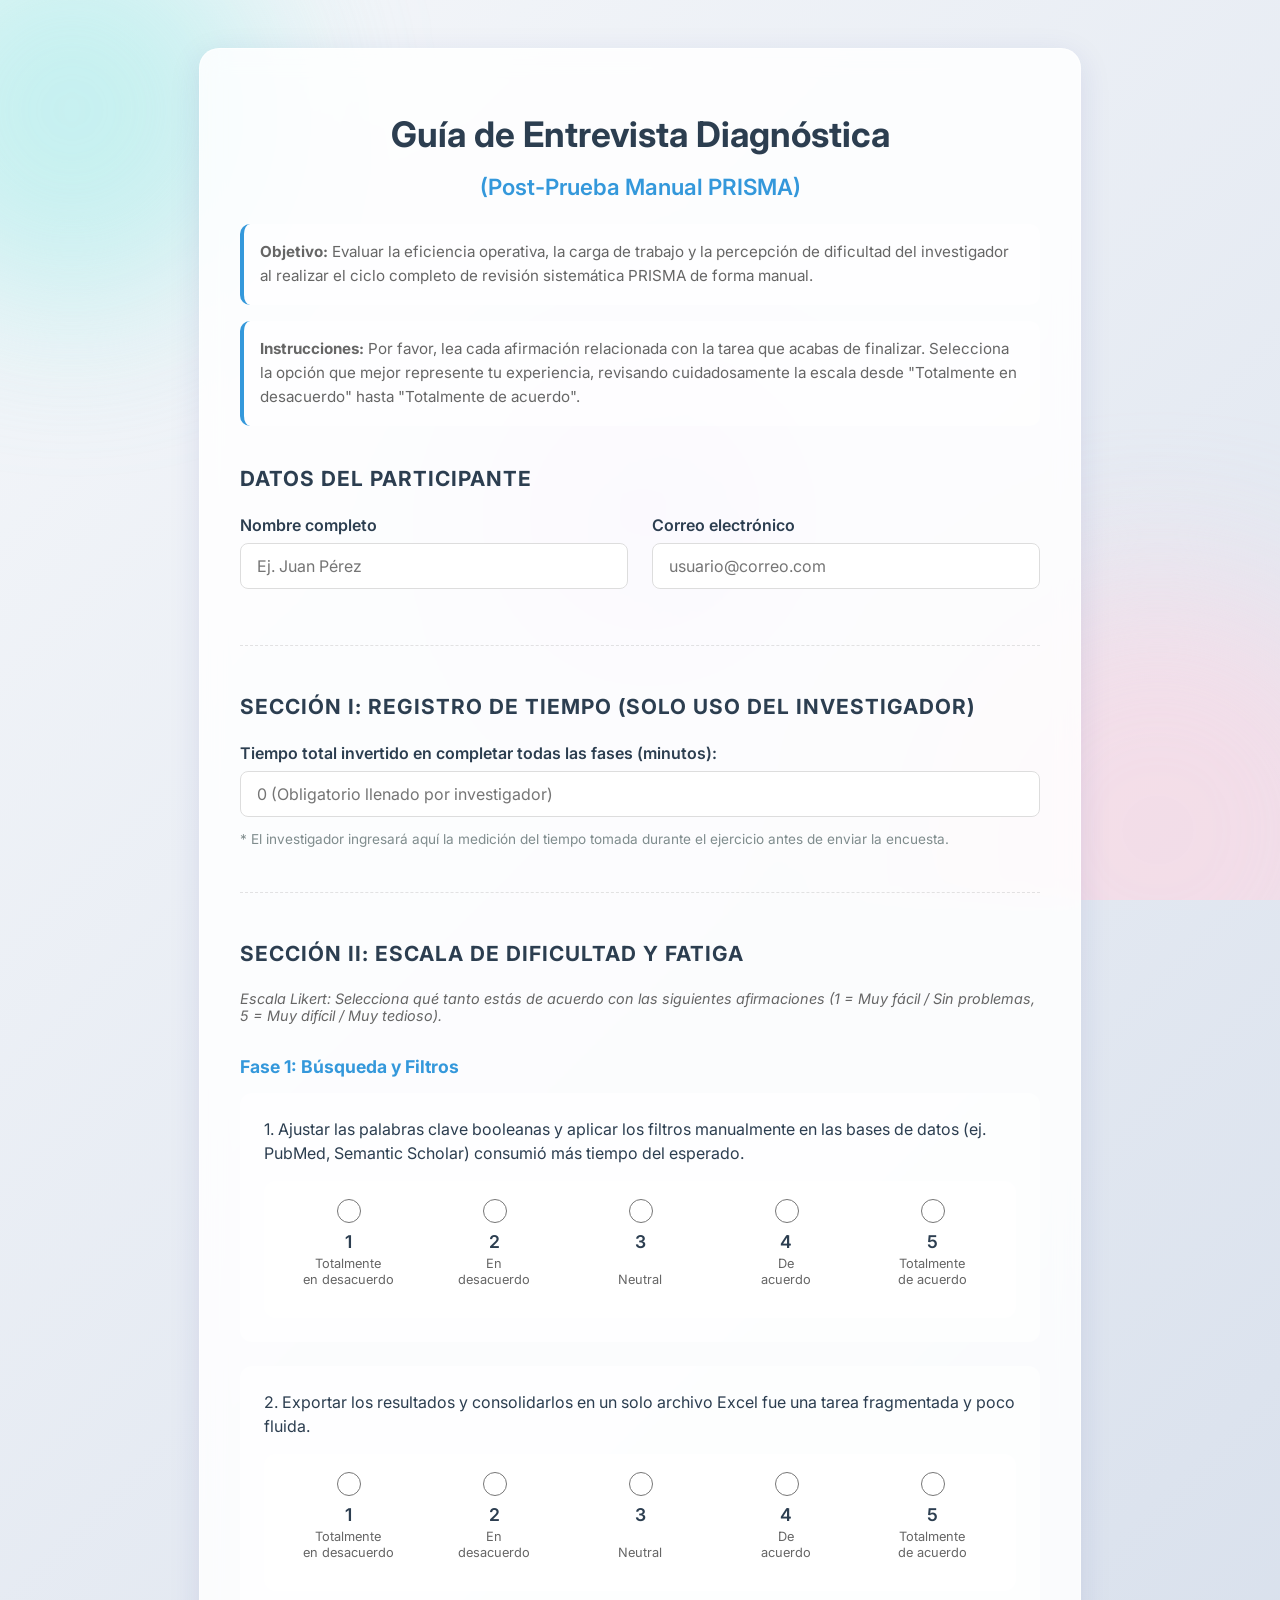
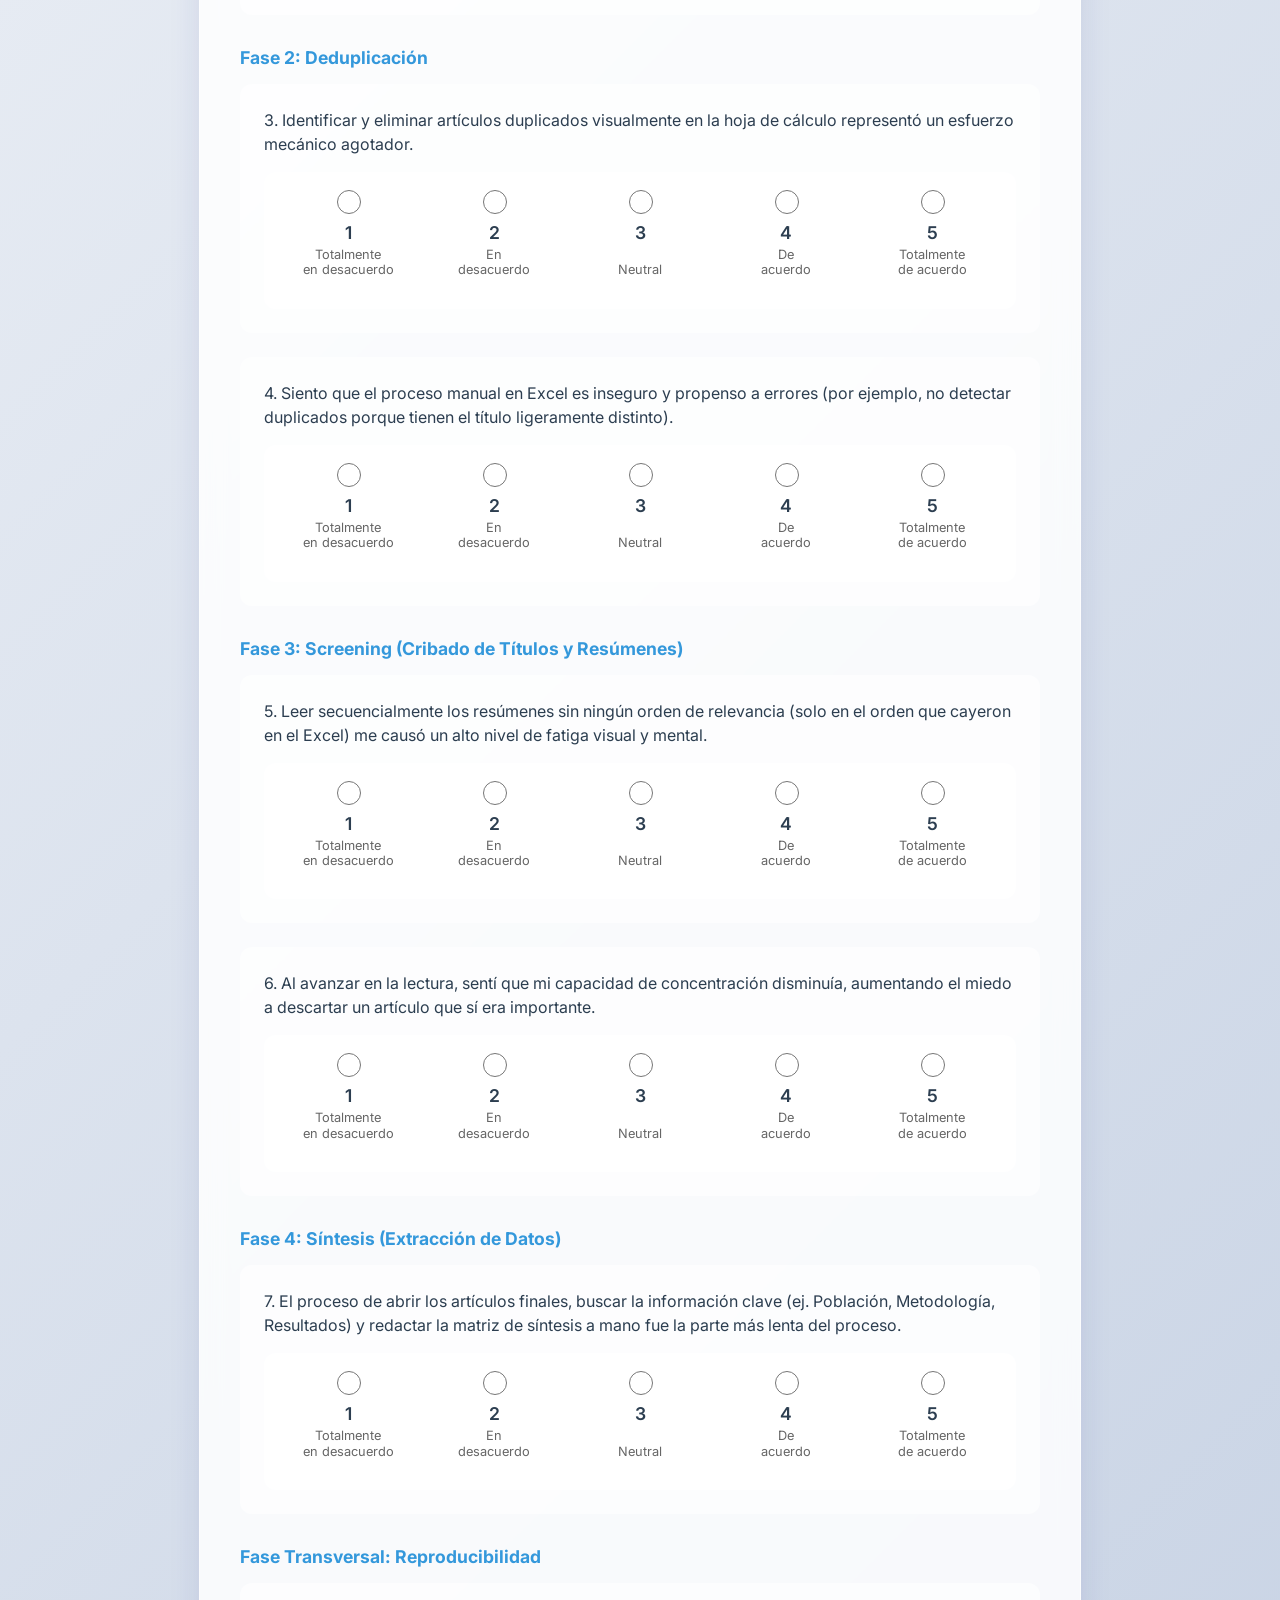
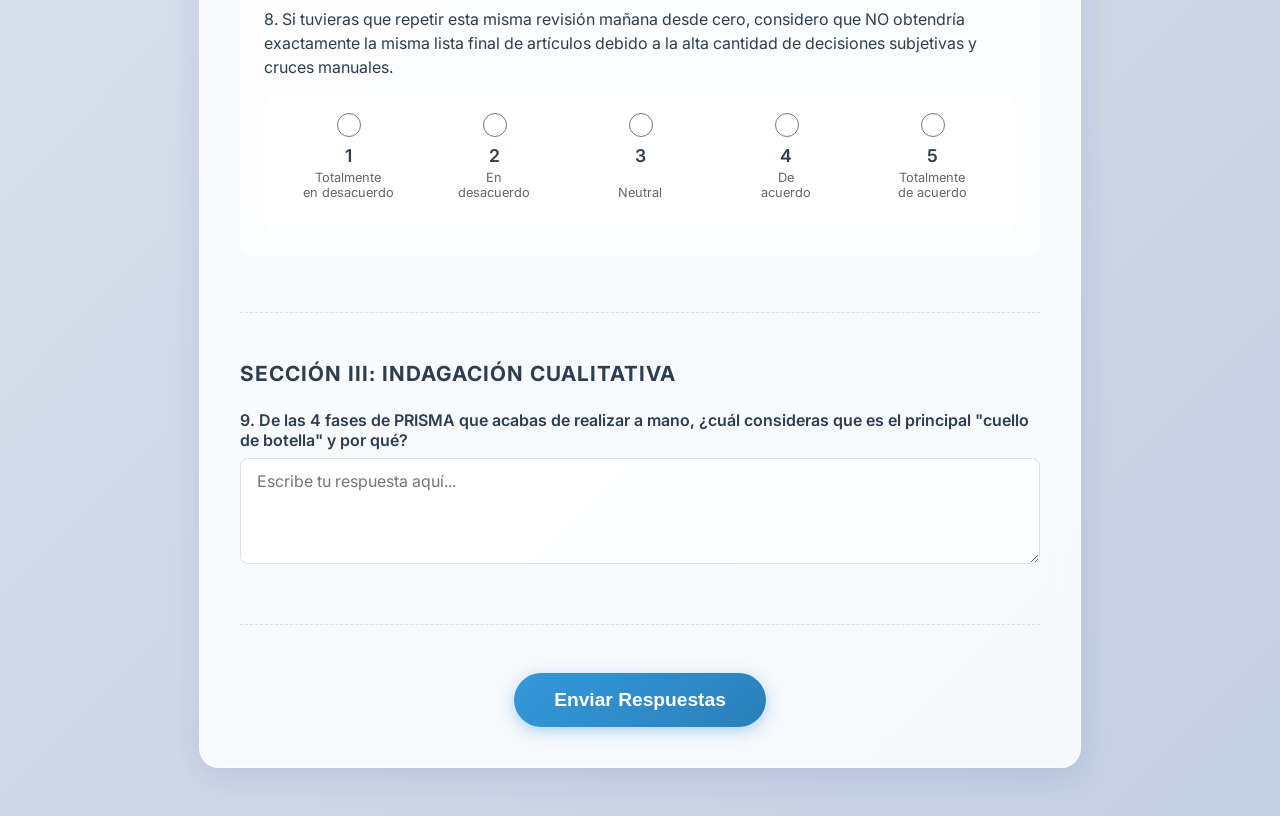
==== templates/index.html @ 99dcb24d "Initial commit: Formulario web PRISMA Flask/FastAPI" ====
<!DOCTYPE html>
<html lang="es">
<head>
    <meta charset="UTF-8">
    <meta name="viewport" content="width=device-width, initial-scale=1.0">
    <title>Evaluación PRISMA Post-Prueba Manual</title>
    <link rel="stylesheet" href="/static/css/style.css">
    <link href="https://fonts.googleapis.com/css2?family=Inter:wght@300;400;600;700&display=swap" rel="stylesheet">
</head>
<body>
    <div class="background-shapes">
        <div class="shape shape-1"></div>
        <div class="shape shape-2"></div>
        <div class="shape shape-3"></div>
    </div>

    <main class="container">
        <header class="form-header">
            <h1>Guía de Entrevista Diagnóstica</h1>
            <h2>(Post-Prueba Manual PRISMA)</h2>
            <p class="description">
                <strong>Objetivo:</strong> Evaluar la eficiencia operativa, la carga de trabajo y la percepción de dificultad del investigador al realizar el ciclo completo de revisión sistemática PRISMA de forma manual.
            </p>
            <p class="instructions">
                <strong>Instrucciones:</strong> Por favor, lea cada afirmación relacionada con la tarea que acabas de finalizar. Selecciona la opción que mejor represente tu experiencia, revisando cuidadosamente la escala desde "Totalmente en desacuerdo" hasta "Totalmente de acuerdo".
            </p>
        </header>

        <form action="/submit" method="POST" class="prisma-form">
            
            <section class="form-section">
                <h3>Datos del Participante</h3>
                <div class="form-group row">
                    <div class="input-field">
                        <label for="name">Nombre completo</label>
                        <input type="text" id="name" name="name" required placeholder="Ej. Juan Pérez">
                    </div>
                    <div class="input-field">
                        <label for="email">Correo electrónico</label>
                        <input type="email" id="email" name="email" required placeholder="usuario@correo.com">
                    </div>
                </div>
            </section>

            <section class="form-section">
                <h3>SECCIÓN I: REGISTRO DE TIEMPO (Solo uso del investigador)</h3>
                <div class="form-group">
                    <label for="time_minutes">Tiempo total invertido en completar todas las fases (minutos):</label>
                    <input type="number" id="time_minutes" name="time_minutes" min="0" placeholder="0 (Obligatorio llenado por investigador)">
                </div>
                <p style="font-size: 0.85rem; color: #7f8c8d; margin-top: -10px;">* El investigador ingresará aquí la medición del tiempo tomada durante el ejercicio antes de enviar la encuesta.</p>
            </section>

            <section class="form-section">
                <h3>SECCIÓN II: ESCALA DE DIFICULTAD Y FATIGA</h3>
                <p class="scale-info">Escala Likert: Selecciona qué tanto estás de acuerdo con las siguientes afirmaciones (1 = Muy fácil / Sin problemas, 5 = Muy difícil / Muy tedioso).</p>
                
                <h4>Fase 1: Búsqueda y Filtros</h4>
                <div class="likert-group">
                    <label>1. Ajustar las palabras clave booleanas y aplicar los filtros manualmente en las bases de datos (ej. PubMed, Semantic Scholar) consumió más tiempo del esperado.</label>
                    <div class="likert-options">
                        <label class="likert-item"><input type="radio" name="q1_filters" value="1" required><span class="likert-text">1<br><small>Totalmente<br>en desacuerdo</small></span></label>
                        <label class="likert-item"><input type="radio" name="q1_filters" value="2"><span class="likert-text">2<br><small>En<br>desacuerdo</small></span></label>
                        <label class="likert-item"><input type="radio" name="q1_filters" value="3"><span class="likert-text">3<br><small><br>Neutral</small></span></label>
                        <label class="likert-item"><input type="radio" name="q1_filters" value="4"><span class="likert-text">4<br><small>De<br>acuerdo</small></span></label>
                        <label class="likert-item"><input type="radio" name="q1_filters" value="5"><span class="likert-text">5<br><small>Totalmente<br>de acuerdo</small></span></label>
                    </div>
                </div>

                <div class="likert-group">
                    <label>2. Exportar los resultados y consolidarlos en un solo archivo Excel fue una tarea fragmentada y poco fluida.</label>
                    <div class="likert-options">
                        <label class="likert-item"><input type="radio" name="q2_export" value="1" required><span class="likert-text">1<br><small>Totalmente<br>en desacuerdo</small></span></label>
                        <label class="likert-item"><input type="radio" name="q2_export" value="2"><span class="likert-text">2<br><small>En<br>desacuerdo</small></span></label>
                        <label class="likert-item"><input type="radio" name="q2_export" value="3"><span class="likert-text">3<br><small><br>Neutral</small></span></label>
                        <label class="likert-item"><input type="radio" name="q2_export" value="4"><span class="likert-text">4<br><small>De<br>acuerdo</small></span></label>
                        <label class="likert-item"><input type="radio" name="q2_export" value="5"><span class="likert-text">5<br><small>Totalmente<br>de acuerdo</small></span></label>
                    </div>
                </div>

                <h4>Fase 2: Deduplicación</h4>
                <div class="likert-group">
                    <label>3. Identificar y eliminar artículos duplicados visualmente en la hoja de cálculo representó un esfuerzo mecánico agotador.</label>
                    <div class="likert-options">
                        <label class="likert-item"><input type="radio" name="q3_dedup_visual" value="1" required><span class="likert-text">1<br><small>Totalmente<br>en desacuerdo</small></span></label>
                        <label class="likert-item"><input type="radio" name="q3_dedup_visual" value="2"><span class="likert-text">2<br><small>En<br>desacuerdo</small></span></label>
                        <label class="likert-item"><input type="radio" name="q3_dedup_visual" value="3"><span class="likert-text">3<br><small><br>Neutral</small></span></label>
                        <label class="likert-item"><input type="radio" name="q3_dedup_visual" value="4"><span class="likert-text">4<br><small>De<br>acuerdo</small></span></label>
                        <label class="likert-item"><input type="radio" name="q3_dedup_visual" value="5"><span class="likert-text">5<br><small>Totalmente<br>de acuerdo</small></span></label>
                    </div>
                </div>

                <div class="likert-group">
                    <label>4. Siento que el proceso manual en Excel es inseguro y propenso a errores (por ejemplo, no detectar duplicados porque tienen el título ligeramente distinto).</label>
                    <div class="likert-options">
                        <label class="likert-item"><input type="radio" name="q4_dedup_error" value="1" required><span class="likert-text">1<br><small>Totalmente<br>en desacuerdo</small></span></label>
                        <label class="likert-item"><input type="radio" name="q4_dedup_error" value="2"><span class="likert-text">2<br><small>En<br>desacuerdo</small></span></label>
                        <label class="likert-item"><input type="radio" name="q4_dedup_error" value="3"><span class="likert-text">3<br><small><br>Neutral</small></span></label>
                        <label class="likert-item"><input type="radio" name="q4_dedup_error" value="4"><span class="likert-text">4<br><small>De<br>acuerdo</small></span></label>
                        <label class="likert-item"><input type="radio" name="q4_dedup_error" value="5"><span class="likert-text">5<br><small>Totalmente<br>de acuerdo</small></span></label>
                    </div>
                </div>

                <h4>Fase 3: Screening (Cribado de Títulos y Resúmenes)</h4>
                <div class="likert-group">
                    <label>5. Leer secuencialmente los resúmenes sin ningún orden de relevancia (solo en el orden que cayeron en el Excel) me causó un alto nivel de fatiga visual y mental.</label>
                    <div class="likert-options">
                        <label class="likert-item"><input type="radio" name="q5_screen_fatigue" value="1" required><span class="likert-text">1<br><small>Totalmente<br>en desacuerdo</small></span></label>
                        <label class="likert-item"><input type="radio" name="q5_screen_fatigue" value="2"><span class="likert-text">2<br><small>En<br>desacuerdo</small></span></label>
                        <label class="likert-item"><input type="radio" name="q5_screen_fatigue" value="3"><span class="likert-text">3<br><small><br>Neutral</small></span></label>
                        <label class="likert-item"><input type="radio" name="q5_screen_fatigue" value="4"><span class="likert-text">4<br><small>De<br>acuerdo</small></span></label>
                        <label class="likert-item"><input type="radio" name="q5_screen_fatigue" value="5"><span class="likert-text">5<br><small>Totalmente<br>de acuerdo</small></span></label>
                    </div>
                </div>

                <div class="likert-group">
                    <label>6. Al avanzar en la lectura, sentí que mi capacidad de concentración disminuía, aumentando el miedo a descartar un artículo que sí era importante.</label>
                    <div class="likert-options">
                        <label class="likert-item"><input type="radio" name="q6_screen_fear" value="1" required><span class="likert-text">1<br><small>Totalmente<br>en desacuerdo</small></span></label>
                        <label class="likert-item"><input type="radio" name="q6_screen_fear" value="2"><span class="likert-text">2<br><small>En<br>desacuerdo</small></span></label>
                        <label class="likert-item"><input type="radio" name="q6_screen_fear" value="3"><span class="likert-text">3<br><small><br>Neutral</small></span></label>
                        <label class="likert-item"><input type="radio" name="q6_screen_fear" value="4"><span class="likert-text">4<br><small>De<br>acuerdo</small></span></label>
                        <label class="likert-item"><input type="radio" name="q6_screen_fear" value="5"><span class="likert-text">5<br><small>Totalmente<br>de acuerdo</small></span></label>
                    </div>
                </div>

                <h4>Fase 4: Síntesis (Extracción de Datos)</h4>
                <div class="likert-group">
                    <label>7. El proceso de abrir los artículos finales, buscar la información clave (ej. Población, Metodología, Resultados) y redactar la matriz de síntesis a mano fue la parte más lenta del proceso.</label>
                    <div class="likert-options">
                        <label class="likert-item"><input type="radio" name="q7_synthesis_slow" value="1" required><span class="likert-text">1<br><small>Totalmente<br>en desacuerdo</small></span></label>
                        <label class="likert-item"><input type="radio" name="q7_synthesis_slow" value="2"><span class="likert-text">2<br><small>En<br>desacuerdo</small></span></label>
                        <label class="likert-item"><input type="radio" name="q7_synthesis_slow" value="3"><span class="likert-text">3<br><small><br>Neutral</small></span></label>
                        <label class="likert-item"><input type="radio" name="q7_synthesis_slow" value="4"><span class="likert-text">4<br><small>De<br>acuerdo</small></span></label>
                        <label class="likert-item"><input type="radio" name="q7_synthesis_slow" value="5"><span class="likert-text">5<br><small>Totalmente<br>de acuerdo</small></span></label>
                    </div>
                </div>

                <h4>Fase Transversal: Reproducibilidad</h4>
                <div class="likert-group">
                    <label>8. Si tuvieras que repetir esta misma revisión mañana desde cero, considero que NO obtendría exactamente la misma lista final de artículos debido a la alta cantidad de decisiones subjetivas y cruces manuales.</label>
                    <div class="likert-options">
                        <label class="likert-item"><input type="radio" name="q8_reproducibility" value="1" required><span class="likert-text">1<br><small>Totalmente<br>en desacuerdo</small></span></label>
                        <label class="likert-item"><input type="radio" name="q8_reproducibility" value="2"><span class="likert-text">2<br><small>En<br>desacuerdo</small></span></label>
                        <label class="likert-item"><input type="radio" name="q8_reproducibility" value="3"><span class="likert-text">3<br><small><br>Neutral</small></span></label>
                        <label class="likert-item"><input type="radio" name="q8_reproducibility" value="4"><span class="likert-text">4<br><small>De<br>acuerdo</small></span></label>
                        <label class="likert-item"><input type="radio" name="q8_reproducibility" value="5"><span class="likert-text">5<br><small>Totalmente<br>de acuerdo</small></span></label>
                    </div>
                </div>

            </section>

            <section class="form-section">
                <h3>SECCIÓN III: INDAGACIÓN CUALITATIVA</h3>
                <div class="form-group">
                    <label for="q9_bottleneck">9. De las 4 fases de PRISMA que acabas de realizar a mano, ¿cuál consideras que es el principal "cuello de botella" y por qué?</label>
                    <textarea id="q9_bottleneck" name="q9_bottleneck" rows="4" required placeholder="Escribe tu respuesta aquí..."></textarea>
                </div>
            </section>

            <div class="submit-container">
                <button type="submit" class="btn-submit">Enviar Respuestas</button>
            </div>
        </form>
    </main>
</body>
</html>
---- static/css/style.css ----
/* style.css - Premium Glassmorphism UI */
:root {
    --primary-color: #3498db;
    --secondary-color: #2c3e50;
    --bg-gradient: linear-gradient(135deg, #f5f7fa 0%, #c3cfe2 100%);
    --card-bg: rgba(255, 255, 255, 0.85);
    --text-main: #2c3e50;
    --text-muted: #666;
    --error-color: #e74c3c;
    --border-color: rgba(200, 200, 200, 0.5);
}

body {
    font-family: 'Inter', sans-serif;
    background: var(--bg-gradient);
    color: var(--text-main);
    margin: 0;
    padding: 0;
    min-height: 100vh;
    position: relative;
    overflow-x: hidden;
}

/* Background animated shapes */
.background-shapes {
    position: fixed;
    top: 0;
    left: 0;
    width: 100vw;
    height: 100vh;
    z-index: -1;
    overflow: hidden;
}

.shape {
    position: absolute;
    border-radius: 50%;
    filter: blur(80px);
    opacity: 0.6;
    animation: float 20s infinite ease-in-out alternate;
}

.shape-1 {
    width: 400px;
    height: 400px;
    background: #a8edea;
    top: -10%;
    left: -10%;
}

.shape-2 {
    width: 500px;
    height: 500px;
    background: #fed6e3;
    bottom: -20%;
    right: -10%;
    animation-delay: -5s;
}

.shape-3 {
    width: 300px;
    height: 300px;
    background: #e0c3fc;
    top: 40%;
    left: 50%;
    transform: translateX(-50%);
    animation-delay: -10s;
}

@keyframes float {
    0% { transform: translateY(0px) scale(1); }
    100% { transform: translateY(50px) scale(1.1); }
}

/* Main Container */
.container {
    max-width: 800px;
    margin: 3rem auto;
    padding: 2.5rem;
    background: var(--card-bg);
    border-radius: 20px;
    box-shadow: 0 8px 32px rgba(31, 38, 135, 0.1);
    backdrop-filter: blur(12px);
    -webkit-backdrop-filter: blur(12px);
    border: 1px solid rgba(255, 255, 255, 0.6);
}

/* Header */
.form-header {
    text-align: center;
    margin-bottom: 2.5rem;
}

.form-header h1 {
    font-size: 2.2rem;
    color: var(--secondary-color);
    margin-bottom: 0.5rem;
    font-weight: 700;
}

.form-header h2 {
    font-size: 1.4rem;
    color: var(--primary-color);
    margin-bottom: 1.5rem;
    font-weight: 600;
}

.description, .instructions {
    font-size: 0.95rem;
    line-height: 1.6;
    color: var(--text-muted);
    background: rgba(255, 255, 255, 0.5);
    padding: 1rem;
    border-radius: 10px;
    margin-bottom: 1rem;
    border-left: 4px solid var(--primary-color);
    text-align: left;
}

/* Sections */
.form-section {
    margin-bottom: 3rem;
    padding-bottom: 2rem;
    border-bottom: 1px dashed var(--border-color);
}

.form-section h3 {
    font-size: 1.3rem;
    color: var(--secondary-color);
    margin-bottom: 1.5rem;
    text-transform: uppercase;
    letter-spacing: 1px;
}

.form-section h4 {
    font-size: 1.1rem;
    color: var(--primary-color);
    margin-bottom: 1rem;
    margin-top: 2rem;
}

/* Inputs */
.form-group {
    margin-bottom: 1.5rem;
}

.row {
    display: flex;
    gap: 1.5rem;
}

.input-field {
    flex: 1;
    display: flex;
    flex-direction: column;
}

label {
    font-weight: 600;
    margin-bottom: 0.5rem;
    display: block;
    color: var(--secondary-color);
}

input[type="text"],
input[type="email"],
input[type="number"],
textarea {
    width: 100%;
    padding: 12px 16px;
    border: 1px solid #ddd;
    border-radius: 8px;
    font-size: 1rem;
    font-family: inherit;
    background: rgba(255, 255, 255, 0.9);
    transition: all 0.3s ease;
    box-sizing: border-box;
}

input:focus, textarea:focus {
    outline: none;
    border-color: var(--primary-color);
    box-shadow: 0 0 0 3px rgba(52, 152, 219, 0.2);
}

/* Likert Scale */
.scale-info {
    font-size: 0.9rem;
    color: var(--text-muted);
    font-style: italic;
    margin-bottom: 1.5rem;
}

.likert-group {
    background: rgba(255, 255, 255, 0.6);
    padding: 1.5rem;
    border-radius: 12px;
    margin-bottom: 1.5rem;
    transition: transform 0.2s ease, box-shadow 0.2s ease;
}

.likert-group:hover {
    transform: translateY(-2px);
    box-shadow: 0 4px 15px rgba(0,0,0,0.05);
}

.likert-group label {
    font-weight: 400;
    margin-bottom: 1rem;
    line-height: 1.5;
}

.likert-options {
    display: flex;
    justify-content: space-between;
    align-items: flex-start;
    gap: 0.5rem;
    background: rgba(255,255,255,0.8);
    padding: 15px;
    border-radius: 12px;
    width: 100%;
    box-sizing: border-box;
}

.likert-item {
    display: flex;
    flex-direction: column;
    align-items: center;
    text-align: center;
    cursor: pointer;
    flex: 1;
}

.likert-item input[type="radio"] {
    width: 24px;
    height: 24px;
    accent-color: var(--primary-color);
    cursor: pointer;
    margin-bottom: 8px;
}

.likert-text {
    font-weight: 600;
    color: var(--secondary-color);
    font-size: 1.1rem;
    line-height: 1.2;
}

.likert-text small {
    font-size: 0.8rem;
    color: var(--text-muted);
    font-weight: 400;
    display: block;
    margin-top: 4px;
}

/* Submit Button */
.submit-container {
    text-align: center;
    margin-top: 2rem;
}

.btn-submit {
    background: linear-gradient(135deg, #3498db, #2980b9);
    color: white;
    border: none;
    padding: 16px 40px;
    font-size: 1.2rem;
    font-weight: 700;
    border-radius: 30px;
    cursor: pointer;
    transition: all 0.3s ease;
    box-shadow: 0 4px 15px rgba(52, 152, 219, 0.4);
}

.btn-submit:hover {
    transform: translateY(-3px);
    box-shadow: 0 8px 25px rgba(52, 152, 219, 0.6);
}

.btn-submit:active {
    transform: translateY(1px);
}

/* Responsive */
@media (max-width: 768px) {
    .row {
        flex-direction: column;
        gap: 1rem;
    }
    .container {
        margin: 1rem;
        padding: 1.5rem;
    }
}
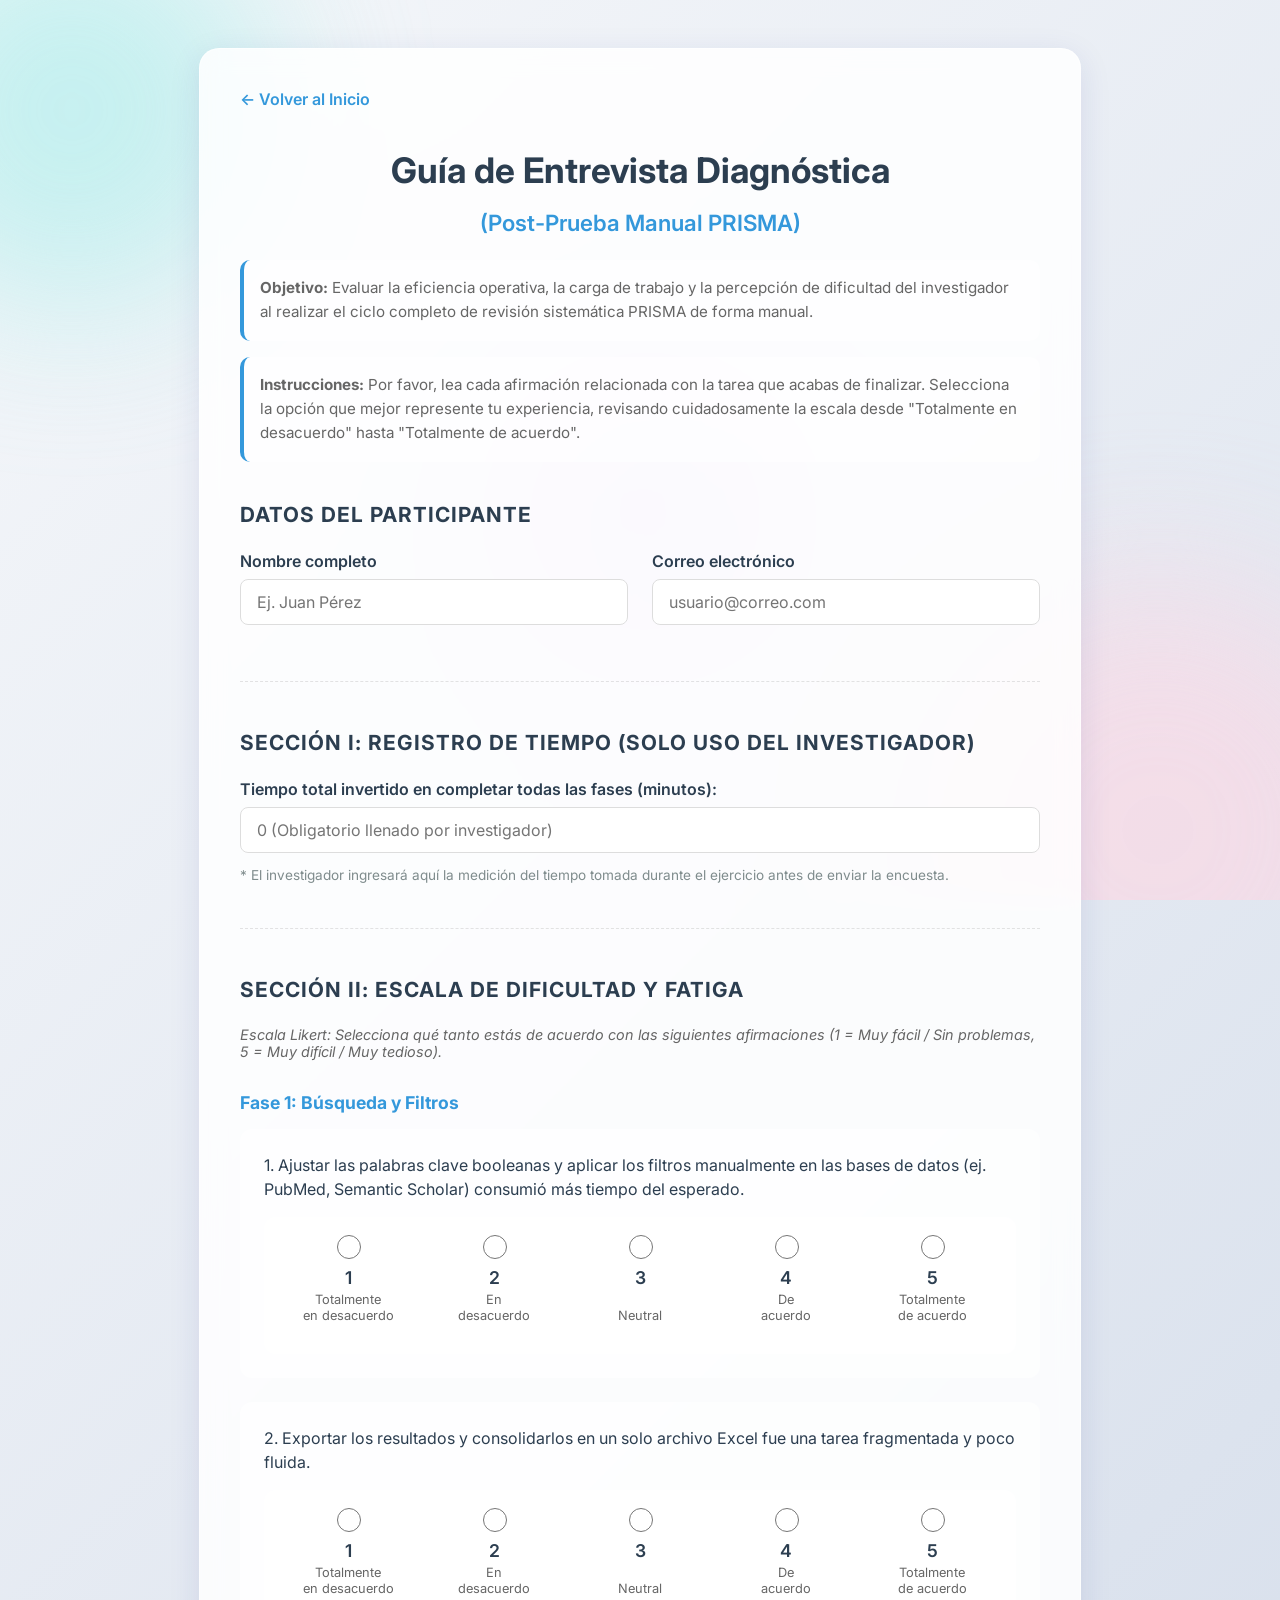
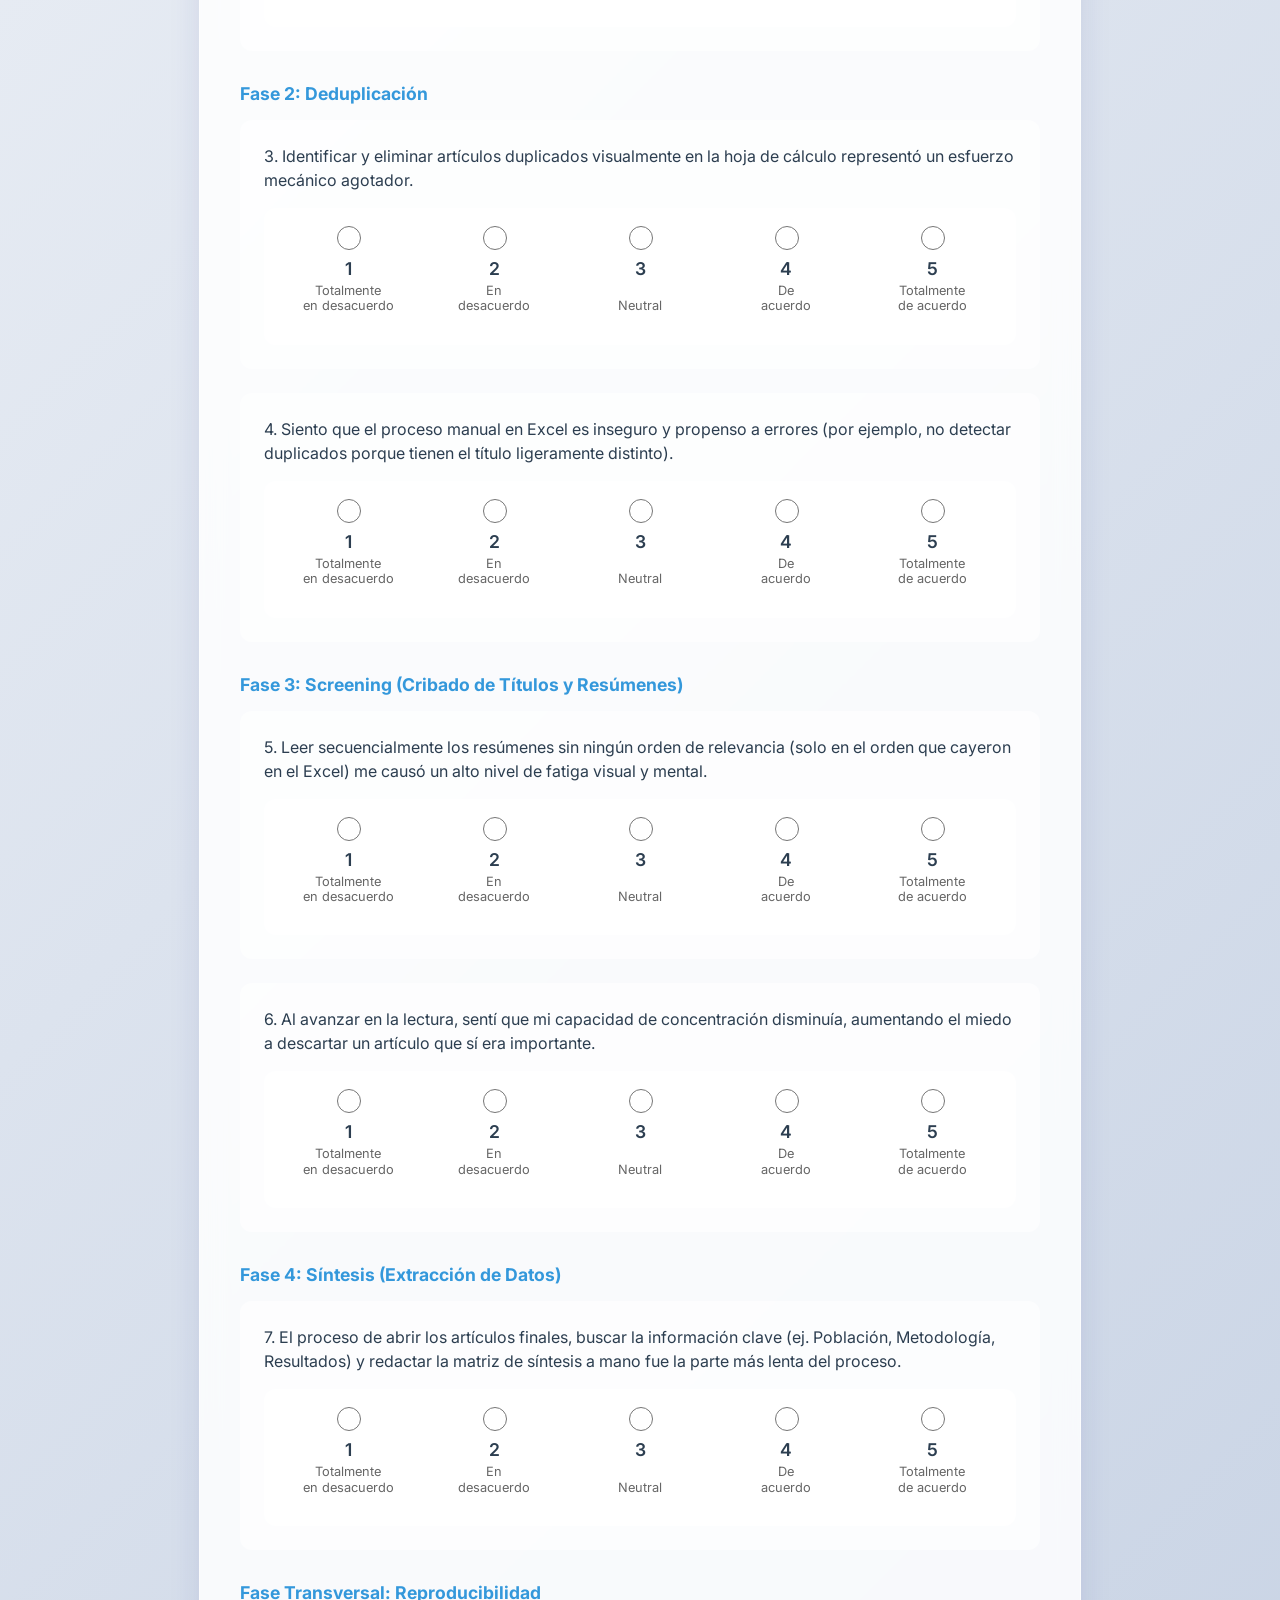
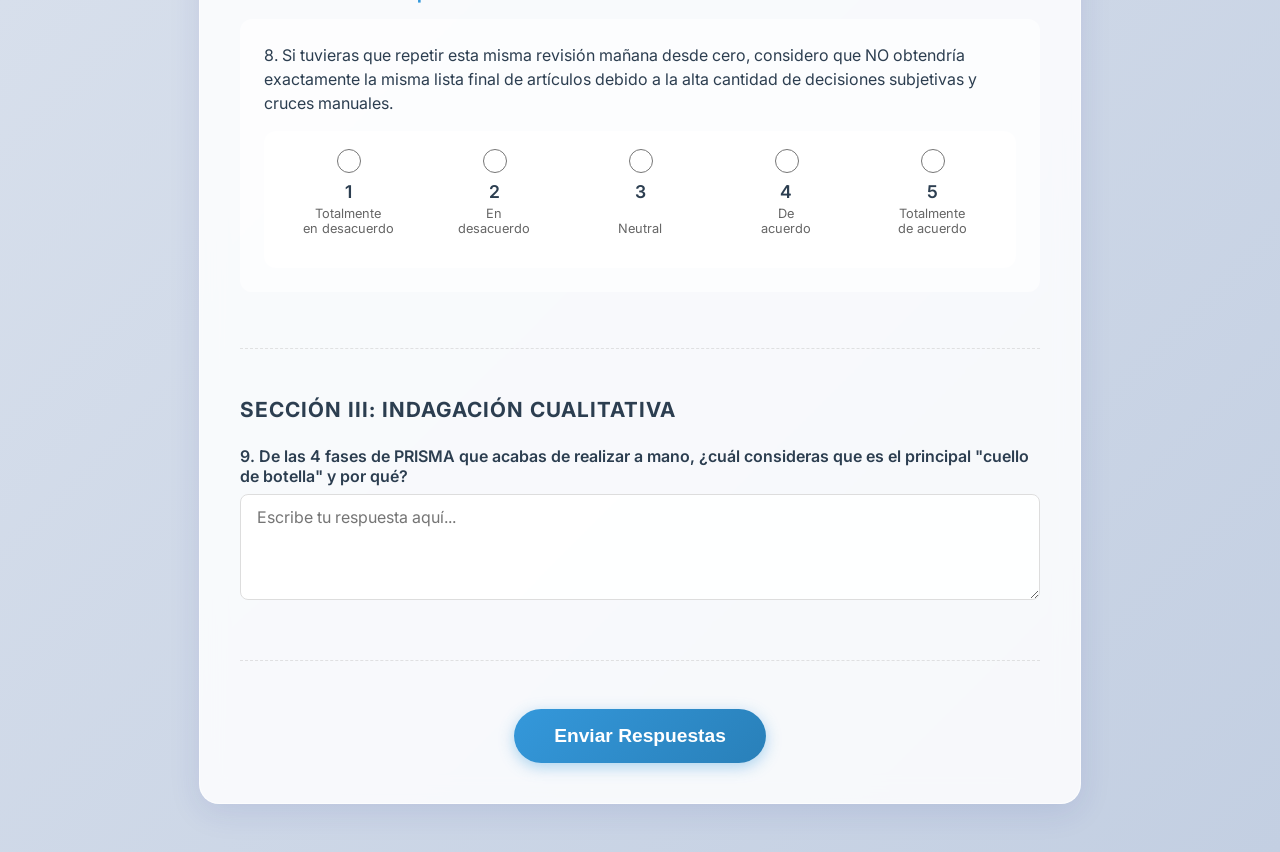
==== commit 8d5cd7f7: "feat: Integracion de formulario dual (Manual e IA), selector web y reportes CSV separados" ====
--- a/templates/index.html
+++ b/templates/index.html
@@ -15,6 +15,8 @@
     </div>
 
     <main class="container">
+        <a href="/" style="display: inline-block; margin-bottom: 1rem; color: var(--primary-color); text-decoration: none; font-weight: 600;">← Volver al Inicio</a>
+        
         <header class="form-header">
             <h1>Guía de Entrevista Diagnóstica</h1>
             <h2>(Post-Prueba Manual PRISMA)</h2>
